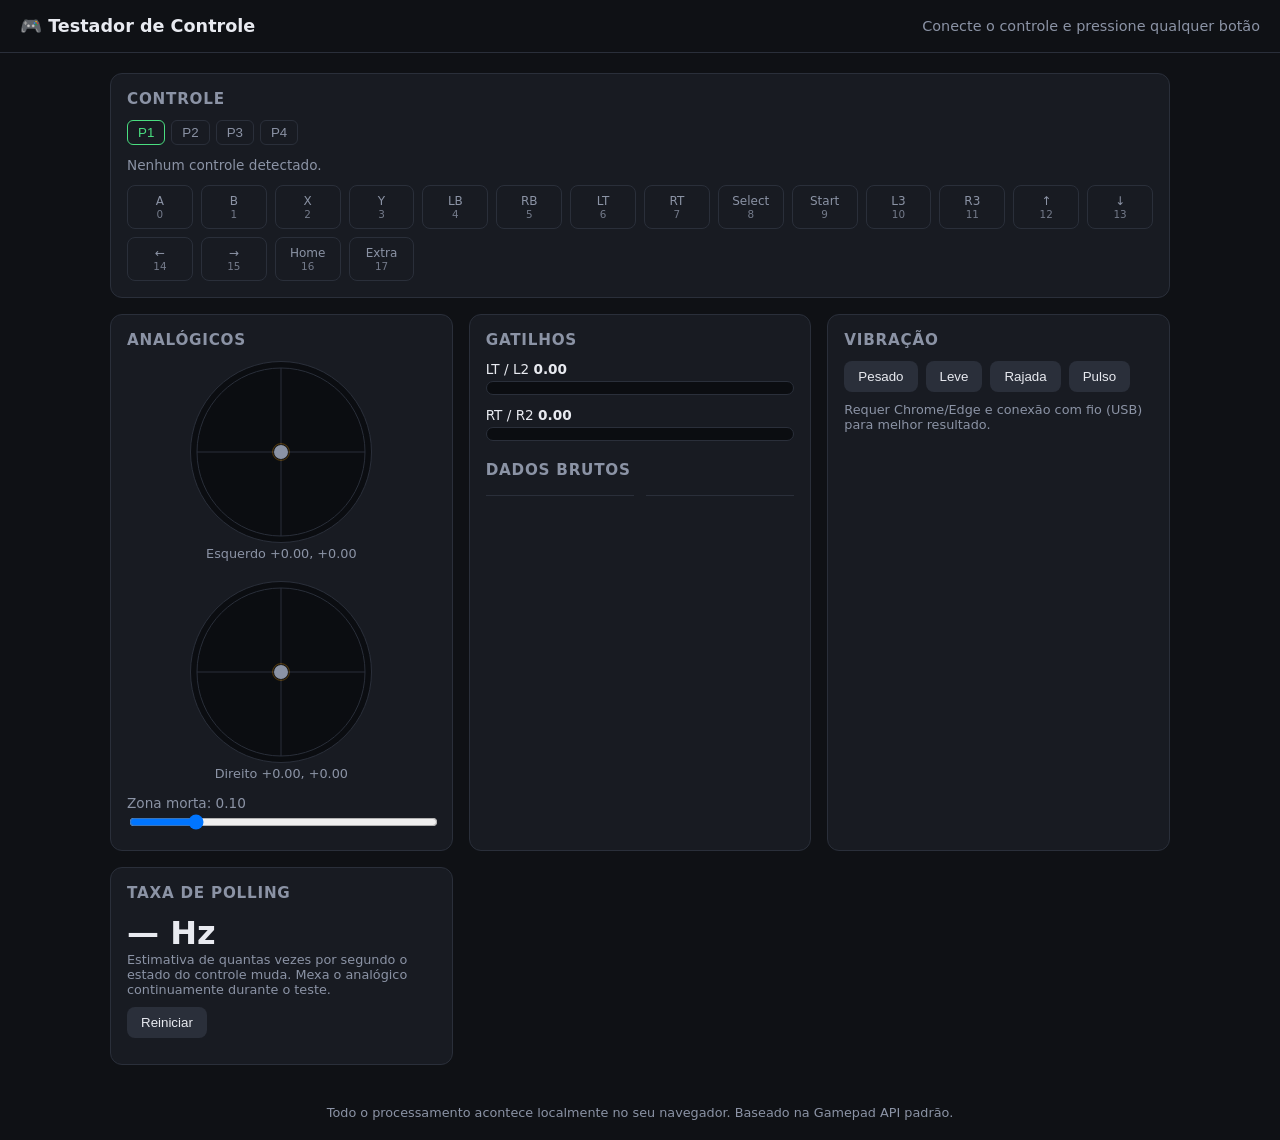
==== index.html @ 58003281 "Adiciona testador de controle online (Gamepad API) Co-Authored-By: Claude Sonnet 5.5 <noreply@anthro" ====
<!doctype html>
<html lang="pt-BR">
<head>
<meta charset="utf-8">
<meta name="viewport" content="width=device-width, initial-scale=1">
<title>Testador de Controle Online</title>
<meta name="description" content="Teste botões, analógicos, gatilhos, vibração e taxa de polling do seu controle direto no navegador, usando a Gamepad API.">
<style>
  :root{--bg:#0f1115;--card:#181b22;--line:#2a2f3a;--txt:#e8eaf0;--mut:#8b93a5;--acc:#4ade80;--warn:#f59e0b;--bad:#ef4444}
  *{box-sizing:border-box}
  body{margin:0;font-family:system-ui,-apple-system,Segoe UI,Roboto,sans-serif;background:var(--bg);color:var(--txt)}
  header{padding:16px 20px;border-bottom:1px solid var(--line);display:flex;justify-content:space-between;align-items:center;flex-wrap:wrap;gap:8px}
  header h1{font-size:1.1rem;margin:0}
  main{max-width:1100px;margin:0 auto;padding:20px;display:grid;gap:16px;grid-template-columns:repeat(auto-fit,minmax(320px,1fr))}
  .card{background:var(--card);border:1px solid var(--line);border-radius:12px;padding:16px}
  .card h2{font-size:.95rem;margin:0 0 12px;color:var(--mut);text-transform:uppercase;letter-spacing:.05em}
  .wide{grid-column:1/-1}
  #status{font-size:.9rem;color:var(--mut)}
  #status.on{color:var(--acc)}
  .slots{display:flex;gap:6px;margin-bottom:12px}
  .slot{padding:4px 10px;border-radius:6px;border:1px solid var(--line);background:none;color:var(--mut);cursor:pointer}
  .slot.active{border-color:var(--acc);color:var(--acc)}
  .slot.has{color:var(--txt)}
  .btns{display:grid;grid-template-columns:repeat(auto-fill,minmax(64px,1fr));gap:8px}
  .btn{border:1px solid var(--line);border-radius:8px;padding:8px 4px;text-align:center;font-size:.75rem;color:var(--mut);transition:background .05s}
  .btn.on{background:var(--acc);color:#000;border-color:var(--acc);font-weight:600}
  .btn small{display:block;font-size:.65rem;opacity:.8}
  .sticks{display:flex;gap:20px;flex-wrap:wrap;justify-content:center}
  .stick{text-align:center;font-size:.8rem;color:var(--mut)}
  canvas{background:#0b0d11;border:1px solid var(--line);border-radius:50%}
  .trig{margin-bottom:12px;font-size:.85rem}
  .bar{height:14px;background:#0b0d11;border:1px solid var(--line);border-radius:7px;overflow:hidden;margin-top:4px}
  .bar>i{display:block;height:100%;width:0;background:var(--acc)}
  .raw{display:grid;grid-template-columns:1fr 1fr;gap:12px;font-family:ui-monospace,Menlo,monospace;font-size:.8rem}
  .raw div{display:flex;justify-content:space-between;border-bottom:1px solid var(--line);padding:2px 0}
  .row{display:flex;gap:8px;flex-wrap:wrap;margin-bottom:10px}
  button.act{background:var(--line);color:var(--txt);border:0;border-radius:8px;padding:8px 14px;cursor:pointer}
  button.act:hover{background:#3a4150}
  label{font-size:.85rem;color:var(--mut)}
  .big{font-size:2rem;font-weight:700}
  .good{color:var(--acc)}.warn{color:var(--warn)}.bad{color:var(--bad)}
  footer{text-align:center;color:var(--mut);font-size:.8rem;padding:20px}
</style>
</head>
<body>
<header>
  <h1>🎮 Testador de Controle</h1>
  <span id="status">Conecte o controle e pressione qualquer botão</span>
</header>

<main>
  <section class="card wide">
    <h2>Controle</h2>
    <div class="slots" id="slots"></div>
    <div id="info" style="color:var(--mut);font-size:.85rem;margin-bottom:12px">Nenhum controle detectado.</div>
    <div class="btns" id="btns"></div>
  </section>

  <section class="card">
    <h2>Analógicos</h2>
    <div class="sticks">
      <div class="stick"><canvas id="cL" width="180" height="180"></canvas><div>Esquerdo <span id="tL">+0.00, +0.00</span></div><div id="eL"></div></div>
      <div class="stick"><canvas id="cR" width="180" height="180"></canvas><div>Direito <span id="tR">+0.00, +0.00</span></div><div id="eR"></div></div>
    </div>
    <div style="margin-top:12px">
      <label>Zona morta: <span id="dzv">0.10</span>
        <input type="range" id="dz" min="0" max="0.5" step="0.01" value="0.10" style="width:100%">
      </label>
    </div>
  </section>

  <section class="card">
    <h2>Gatilhos</h2>
    <div class="trig">LT / L2 <b id="vLT">0.00</b><div class="bar"><i id="bLT"></i></div></div>
    <div class="trig">RT / R2 <b id="vRT">0.00</b><div class="bar"><i id="bRT"></i></div></div>
    <h2 style="margin-top:20px">Dados brutos</h2>
    <div class="raw"><div id="axes"></div><div id="rbtns"></div></div>
  </section>

  <section class="card">
    <h2>Vibração</h2>
    <div class="row">
      <button class="act" data-v="heavy">Pesado</button>
      <button class="act" data-v="light">Leve</button>
      <button class="act" data-v="burst">Rajada</button>
      <button class="act" data-v="pulse">Pulso</button>
    </div>
    <div id="vibnote" style="color:var(--mut);font-size:.8rem">Requer Chrome/Edge e conexão com fio (USB) para melhor resultado.</div>
  </section>

  <section class="card">
    <h2>Taxa de polling</h2>
    <div class="big" id="hz">— Hz</div>
    <div style="color:var(--mut);font-size:.8rem">Estimativa de quantas vezes por segundo o estado do controle muda. Mexa o analógico continuamente durante o teste.</div>
    <div class="row" style="margin-top:10px"><button class="act" id="hzReset">Reiniciar</button></div>
  </section>
</main>
<footer>Todo o processamento acontece localmente no seu navegador. Baseado na Gamepad API padrão.</footer>

<script>
(() => {
  const $ = id => document.getElementById(id);
  const NAMES = ['A','B','X','Y','LB','RB','LT','RT','Select','Start','L3','R3','↑','↓','←','→','Home','Extra'];
  let active = 0, deadzone = 0.10;

  // botões
  const btnsEl = $('btns');
  NAMES.forEach((n,i)=>{ const d=document.createElement('div'); d.className='btn'; d.id='b'+i; d.innerHTML=n+'<small>'+i+'</small>'; btnsEl.appendChild(d); });

  $('dz').addEventListener('input', e => { deadzone=+e.target.value; $('dzv').textContent=deadzone.toFixed(2); });

  const getPads = () => Array.from(navigator.getGamepads ? navigator.getGamepads() : []);
  const fmt = v => (v>=0?'+':'')+v.toFixed(2);

  function drawStick(canvas, x, y){
    const c=canvas.getContext('2d'), w=canvas.width, r=w/2-6, cx=w/2;
    c.clearRect(0,0,w,w);
    c.strokeStyle='#2a2f3a'; c.lineWidth=1;
    c.beginPath(); c.arc(cx,cx,r,0,7); c.stroke();
    c.beginPath(); c.moveTo(cx,6); c.lineTo(cx,w-6); c.moveTo(6,cx); c.lineTo(w-6,cx); c.stroke();
    c.strokeStyle='#f59e0b55'; c.beginPath(); c.arc(cx,cx,r*deadzone,0,7); c.stroke();
    const mag=Math.hypot(x,y);
    c.fillStyle = mag<deadzone ? '#8b93a5' : '#4ade80';
    c.beginPath(); c.arc(cx+x*r, cx+y*r, 7, 0, 7); c.fill();
  }

  function stickInfo(x,y,el){
    const m=Math.hypot(x,y);
    if(m<0.02){ el.innerHTML='<span class="good">Centrado</span>'; }
    else if(m<deadzone){ el.innerHTML='<span class="warn">Drift: '+m.toFixed(3)+' (dentro da zona morta)</span>'; }
    else { el.innerHTML='Magnitude '+m.toFixed(3)+(m>1.02?' <span class="warn">(circularidade &gt;1)</span>':''); }
  }

  // polling
  let lastTs=0, changes=[];
  $('hzReset').onclick = () => { changes=[]; $('hz').textContent='— Hz'; };
  function trackPolling(pad){
    if(pad.timestamp!==lastTs){
      const now=performance.now(); changes.push(now); lastTs=pad.timestamp;
      while(changes.length && now-changes[0]>1000) changes.shift();
      if(changes.length>5) $('hz').textContent=changes.length+' Hz';
    }
  }

  function renderSlots(pads){
    const el=$('slots'); el.innerHTML='';
    for(let i=0;i<4;i++){
      const b=document.createElement('button');
      b.className='slot'+(pads[i]?' has':'')+(i===active?' active':'');
      b.textContent='P'+(i+1);
      b.onclick=()=>{active=i;};
      el.appendChild(b);
    }
  }

  let lastSig='';
  function loop(){
    const pads=getPads();
    const sig=pads.map(p=>p?p.index:'-').join(',')+active;
    if(sig!==lastSig){ renderSlots(pads); lastSig=sig; }
    const p=pads[active];
    if(p){
      $('status').textContent='Conectado'; $('status').className='on';
      $('info').textContent=p.id+' — '+p.buttons.length+' botões, '+p.axes.length+' eixos, mapeamento: '+(p.mapping||'desconhecido');
      p.buttons.forEach((b,i)=>{ const el=$('b'+i); if(el) el.classList.toggle('on', b.pressed); });
      const ax=p.axes;
      const lx=ax[0]||0, ly=ax[1]||0, rx=ax[2]||0, ry=ax[3]||0;
      drawStick($('cL'),lx,ly); drawStick($('cR'),rx,ry);
      $('tL').textContent=fmt(lx)+', '+fmt(ly); $('tR').textContent=fmt(rx)+', '+fmt(ry);
      stickInfo(lx,ly,$('eL')); stickInfo(rx,ry,$('eR'));
      const lt=p.buttons[6]?p.buttons[6].value:0, rt=p.buttons[7]?p.buttons[7].value:0;
      $('vLT').textContent=lt.toFixed(2); $('bLT').style.width=(lt*100)+'%';
      $('vRT').textContent=rt.toFixed(2); $('bRT').style.width=(rt*100)+'%';
      $('axes').innerHTML='<b>Eixos</b>'+ax.map((v,i)=>'<div><span>'+i+'</span><span>'+fmt(v)+'</span></div>').join('');
      $('rbtns').innerHTML='<b>Botões</b>'+p.buttons.map((b,i)=>'<div><span>'+i+'</span><span>'+b.value.toFixed(2)+'</span></div>').join('');
      trackPolling(p);
    } else {
      $('status').textContent='Conecte o controle e pressione qualquer botão'; $('status').className='';
      $('info').textContent='Nenhum controle detectado.';
      drawStick($('cL'),0,0); drawStick($('cR'),0,0);
    }
    requestAnimationFrame(loop);
  }

  // vibração
  const PATTERNS={
    heavy:[{duration:600,strongMagnitude:1,weakMagnitude:0}],
    light:[{duration:600,strongMagnitude:0,weakMagnitude:1}],
    burst:[0,1,2].map(()=>({duration:150,strongMagnitude:1,weakMagnitude:1})),
    pulse:[{duration:300,strongMagnitude:.5,weakMagnitude:.5}]
  };
  async function vibrate(kind){
    const p=getPads()[active];
    if(!p){ $('vibnote').textContent='Nenhum controle conectado.'; return; }
    const a=p.vibrationActuator;
    if(!a || !a.playEffect){ $('vibnote').textContent='Este navegador/controle não expõe vibração. Use Chrome ou Edge com cabo USB.'; return; }
    const seq=PATTERNS[kind];
    for(let i=0;i<seq.length;i++){
      await a.playEffect(a.type||'dual-rumble',{startDelay:0,...seq[i]});
      if(kind==='burst') await new Promise(r=>setTimeout(r,200));
    }
    if(kind==='pulse'){ for(let i=0;i<2;i++){ await new Promise(r=>setTimeout(r,200)); await a.playEffect(a.type||'dual-rumble',{startDelay:0,...seq[0]}); } }
  }
  document.querySelectorAll('[data-v]').forEach(b=>b.onclick=()=>vibrate(b.dataset.v));

  window.addEventListener('gamepadconnected',e=>{ active=e.gamepad.index<4?e.gamepad.index:0; lastSig=''; });
  window.addEventListener('gamepaddisconnected',()=>{ lastSig=''; });
  requestAnimationFrame(loop);
})();
</script>
</body>
</html>
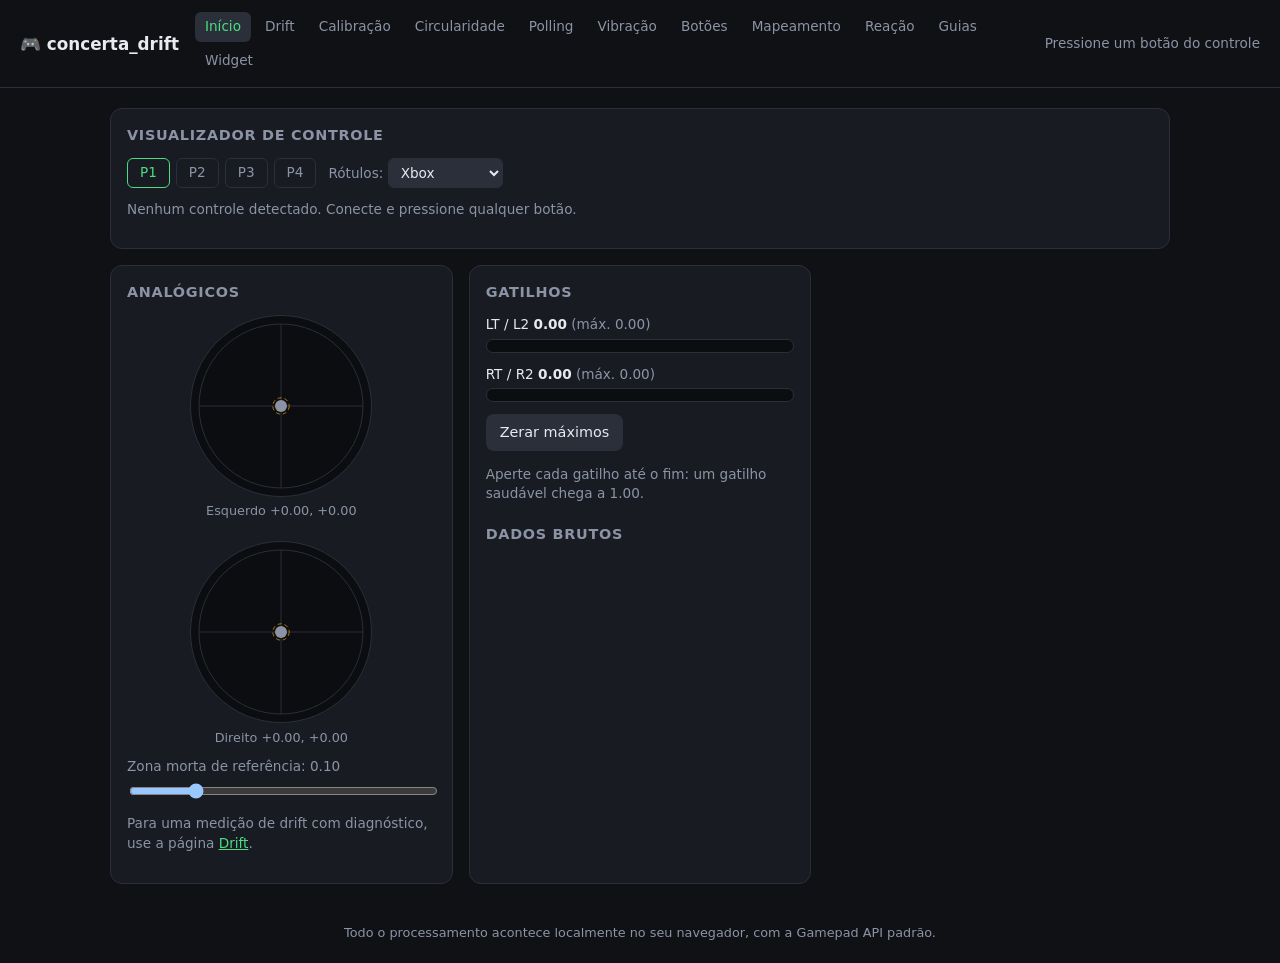
==== commit 079f10c6: "Adiciona suíte completa de testes de controle Drift, calibração por software, circularidade, taxa de" ====
--- a/index.html
+++ b/index.html
@@ -3,56 +3,22 @@
 <head>
 <meta charset="utf-8">
 <meta name="viewport" content="width=device-width, initial-scale=1">
-<title>Testador de Controle Online</title>
+<title>Testador de Controle Online — concerta_drift</title>
 <meta name="description" content="Teste botões, analógicos, gatilhos, vibração e taxa de polling do seu controle direto no navegador, usando a Gamepad API.">
-<style>
-  :root{--bg:#0f1115;--card:#181b22;--line:#2a2f3a;--txt:#e8eaf0;--mut:#8b93a5;--acc:#4ade80;--warn:#f59e0b;--bad:#ef4444}
-  *{box-sizing:border-box}
-  body{margin:0;font-family:system-ui,-apple-system,Segoe UI,Roboto,sans-serif;background:var(--bg);color:var(--txt)}
-  header{padding:16px 20px;border-bottom:1px solid var(--line);display:flex;justify-content:space-between;align-items:center;flex-wrap:wrap;gap:8px}
-  header h1{font-size:1.1rem;margin:0}
-  main{max-width:1100px;margin:0 auto;padding:20px;display:grid;gap:16px;grid-template-columns:repeat(auto-fit,minmax(320px,1fr))}
-  .card{background:var(--card);border:1px solid var(--line);border-radius:12px;padding:16px}
-  .card h2{font-size:.95rem;margin:0 0 12px;color:var(--mut);text-transform:uppercase;letter-spacing:.05em}
-  .wide{grid-column:1/-1}
-  #status{font-size:.9rem;color:var(--mut)}
-  #status.on{color:var(--acc)}
-  .slots{display:flex;gap:6px;margin-bottom:12px}
-  .slot{padding:4px 10px;border-radius:6px;border:1px solid var(--line);background:none;color:var(--mut);cursor:pointer}
-  .slot.active{border-color:var(--acc);color:var(--acc)}
-  .slot.has{color:var(--txt)}
-  .btns{display:grid;grid-template-columns:repeat(auto-fill,minmax(64px,1fr));gap:8px}
-  .btn{border:1px solid var(--line);border-radius:8px;padding:8px 4px;text-align:center;font-size:.75rem;color:var(--mut);transition:background .05s}
-  .btn.on{background:var(--acc);color:#000;border-color:var(--acc);font-weight:600}
-  .btn small{display:block;font-size:.65rem;opacity:.8}
-  .sticks{display:flex;gap:20px;flex-wrap:wrap;justify-content:center}
-  .stick{text-align:center;font-size:.8rem;color:var(--mut)}
-  canvas{background:#0b0d11;border:1px solid var(--line);border-radius:50%}
-  .trig{margin-bottom:12px;font-size:.85rem}
-  .bar{height:14px;background:#0b0d11;border:1px solid var(--line);border-radius:7px;overflow:hidden;margin-top:4px}
-  .bar>i{display:block;height:100%;width:0;background:var(--acc)}
-  .raw{display:grid;grid-template-columns:1fr 1fr;gap:12px;font-family:ui-monospace,Menlo,monospace;font-size:.8rem}
-  .raw div{display:flex;justify-content:space-between;border-bottom:1px solid var(--line);padding:2px 0}
-  .row{display:flex;gap:8px;flex-wrap:wrap;margin-bottom:10px}
-  button.act{background:var(--line);color:var(--txt);border:0;border-radius:8px;padding:8px 14px;cursor:pointer}
-  button.act:hover{background:#3a4150}
-  label{font-size:.85rem;color:var(--mut)}
-  .big{font-size:2rem;font-weight:700}
-  .good{color:var(--acc)}.warn{color:var(--warn)}.bad{color:var(--bad)}
-  footer{text-align:center;color:var(--mut);font-size:.8rem;padding:20px}
-</style>
+<link rel="stylesheet" href="assets/style.css">
 </head>
 <body>
-<header>
-  <h1>🎮 Testador de Controle</h1>
-  <span id="status">Conecte o controle e pressione qualquer botão</span>
+<header class="top">
+  <h1>🎮 concerta_drift</h1>
+  <nav id="nav"></nav>
+  <span id="status" class="status">Pressione um botão do controle</span>
 </header>
 
 <main>
   <section class="card wide">
-    <h2>Controle</h2>
-    <div class="slots" id="slots"></div>
-    <div id="info" style="color:var(--mut);font-size:.85rem;margin-bottom:12px">Nenhum controle detectado.</div>
+    <h2>Visualizador de controle</h2>
+    <div id="bar"></div>
+    <div id="info" class="note" style="margin-bottom:12px">Nenhum controle detectado. Conecte e pressione qualquer botão.</div>
     <div class="btns" id="btns"></div>
   </section>
 
@@ -62,151 +28,26 @@
       <div class="stick"><canvas id="cL" width="180" height="180"></canvas><div>Esquerdo <span id="tL">+0.00, +0.00</span></div><div id="eL"></div></div>
       <div class="stick"><canvas id="cR" width="180" height="180"></canvas><div>Direito <span id="tR">+0.00, +0.00</span></div><div id="eR"></div></div>
     </div>
-    <div style="margin-top:12px">
-      <label>Zona morta: <span id="dzv">0.10</span>
-        <input type="range" id="dz" min="0" max="0.5" step="0.01" value="0.10" style="width:100%">
-      </label>
+    <div class="field">
+      <label>Zona morta de referência: <span id="dzv">0.10</span></label>
+      <input type="range" id="dz" min="0" max="0.5" step="0.01" value="0.10">
     </div>
+    <p class="note">Para uma medição de drift com diagnóstico, use a página <a href="drift.html">Drift</a>.</p>
   </section>
 
   <section class="card">
     <h2>Gatilhos</h2>
-    <div class="trig">LT / L2 <b id="vLT">0.00</b><div class="bar"><i id="bLT"></i></div></div>
-    <div class="trig">RT / R2 <b id="vRT">0.00</b><div class="bar"><i id="bRT"></i></div></div>
+    <div class="meter">LT / L2 <b id="vLT">0.00</b> <span class="note">(máx. <span id="mLT">0.00</span>)</span><div class="bar"><i id="bLT"></i></div></div>
+    <div class="meter">RT / R2 <b id="vRT">0.00</b> <span class="note">(máx. <span id="mRT">0.00</span>)</span><div class="bar"><i id="bRT"></i></div></div>
+    <div class="row"><button class="act" id="resetMax">Zerar máximos</button></div>
+    <p class="note">Aperte cada gatilho até o fim: um gatilho saudável chega a 1.00.</p>
     <h2 style="margin-top:20px">Dados brutos</h2>
     <div class="raw"><div id="axes"></div><div id="rbtns"></div></div>
   </section>
+</main>
+<footer>Todo o processamento acontece localmente no seu navegador, com a Gamepad API padrão.</footer>
 
-  <section class="card">
-    <h2>Vibração</h2>
-    <div class="row">
-      <button class="act" data-v="heavy">Pesado</button>
-      <button class="act" data-v="light">Leve</button>
-      <button class="act" data-v="burst">Rajada</button>
-      <button class="act" data-v="pulse">Pulso</button>
-    </div>
-    <div id="vibnote" style="color:var(--mut);font-size:.8rem">Requer Chrome/Edge e conexão com fio (USB) para melhor resultado.</div>
-  </section>
-
-  <section class="card">
-    <h2>Taxa de polling</h2>
-    <div class="big" id="hz">— Hz</div>
-    <div style="color:var(--mut);font-size:.8rem">Estimativa de quantas vezes por segundo o estado do controle muda. Mexa o analógico continuamente durante o teste.</div>
-    <div class="row" style="margin-top:10px"><button class="act" id="hzReset">Reiniciar</button></div>
-  </section>
-</main>
-<footer>Todo o processamento acontece localmente no seu navegador. Baseado na Gamepad API padrão.</footer>
-
-<script>
-(() => {
-  const $ = id => document.getElementById(id);
-  const NAMES = ['A','B','X','Y','LB','RB','LT','RT','Select','Start','L3','R3','↑','↓','←','→','Home','Extra'];
-  let active = 0, deadzone = 0.10;
-
-  // botões
-  const btnsEl = $('btns');
-  NAMES.forEach((n,i)=>{ const d=document.createElement('div'); d.className='btn'; d.id='b'+i; d.innerHTML=n+'<small>'+i+'</small>'; btnsEl.appendChild(d); });
-
-  $('dz').addEventListener('input', e => { deadzone=+e.target.value; $('dzv').textContent=deadzone.toFixed(2); });
-
-  const getPads = () => Array.from(navigator.getGamepads ? navigator.getGamepads() : []);
-  const fmt = v => (v>=0?'+':'')+v.toFixed(2);
-
-  function drawStick(canvas, x, y){
-    const c=canvas.getContext('2d'), w=canvas.width, r=w/2-6, cx=w/2;
-    c.clearRect(0,0,w,w);
-    c.strokeStyle='#2a2f3a'; c.lineWidth=1;
-    c.beginPath(); c.arc(cx,cx,r,0,7); c.stroke();
-    c.beginPath(); c.moveTo(cx,6); c.lineTo(cx,w-6); c.moveTo(6,cx); c.lineTo(w-6,cx); c.stroke();
-    c.strokeStyle='#f59e0b55'; c.beginPath(); c.arc(cx,cx,r*deadzone,0,7); c.stroke();
-    const mag=Math.hypot(x,y);
-    c.fillStyle = mag<deadzone ? '#8b93a5' : '#4ade80';
-    c.beginPath(); c.arc(cx+x*r, cx+y*r, 7, 0, 7); c.fill();
-  }
-
-  function stickInfo(x,y,el){
-    const m=Math.hypot(x,y);
-    if(m<0.02){ el.innerHTML='<span class="good">Centrado</span>'; }
-    else if(m<deadzone){ el.innerHTML='<span class="warn">Drift: '+m.toFixed(3)+' (dentro da zona morta)</span>'; }
-    else { el.innerHTML='Magnitude '+m.toFixed(3)+(m>1.02?' <span class="warn">(circularidade &gt;1)</span>':''); }
-  }
-
-  // polling
-  let lastTs=0, changes=[];
-  $('hzReset').onclick = () => { changes=[]; $('hz').textContent='— Hz'; };
-  function trackPolling(pad){
-    if(pad.timestamp!==lastTs){
-      const now=performance.now(); changes.push(now); lastTs=pad.timestamp;
-      while(changes.length && now-changes[0]>1000) changes.shift();
-      if(changes.length>5) $('hz').textContent=changes.length+' Hz';
-    }
-  }
-
-  function renderSlots(pads){
-    const el=$('slots'); el.innerHTML='';
-    for(let i=0;i<4;i++){
-      const b=document.createElement('button');
-      b.className='slot'+(pads[i]?' has':'')+(i===active?' active':'');
-      b.textContent='P'+(i+1);
-      b.onclick=()=>{active=i;};
-      el.appendChild(b);
-    }
-  }
-
-  let lastSig='';
-  function loop(){
-    const pads=getPads();
-    const sig=pads.map(p=>p?p.index:'-').join(',')+active;
-    if(sig!==lastSig){ renderSlots(pads); lastSig=sig; }
-    const p=pads[active];
-    if(p){
-      $('status').textContent='Conectado'; $('status').className='on';
-      $('info').textContent=p.id+' — '+p.buttons.length+' botões, '+p.axes.length+' eixos, mapeamento: '+(p.mapping||'desconhecido');
-      p.buttons.forEach((b,i)=>{ const el=$('b'+i); if(el) el.classList.toggle('on', b.pressed); });
-      const ax=p.axes;
-      const lx=ax[0]||0, ly=ax[1]||0, rx=ax[2]||0, ry=ax[3]||0;
-      drawStick($('cL'),lx,ly); drawStick($('cR'),rx,ry);
-      $('tL').textContent=fmt(lx)+', '+fmt(ly); $('tR').textContent=fmt(rx)+', '+fmt(ry);
-      stickInfo(lx,ly,$('eL')); stickInfo(rx,ry,$('eR'));
-      const lt=p.buttons[6]?p.buttons[6].value:0, rt=p.buttons[7]?p.buttons[7].value:0;
-      $('vLT').textContent=lt.toFixed(2); $('bLT').style.width=(lt*100)+'%';
-      $('vRT').textContent=rt.toFixed(2); $('bRT').style.width=(rt*100)+'%';
-      $('axes').innerHTML='<b>Eixos</b>'+ax.map((v,i)=>'<div><span>'+i+'</span><span>'+fmt(v)+'</span></div>').join('');
-      $('rbtns').innerHTML='<b>Botões</b>'+p.buttons.map((b,i)=>'<div><span>'+i+'</span><span>'+b.value.toFixed(2)+'</span></div>').join('');
-      trackPolling(p);
-    } else {
-      $('status').textContent='Conecte o controle e pressione qualquer botão'; $('status').className='';
-      $('info').textContent='Nenhum controle detectado.';
-      drawStick($('cL'),0,0); drawStick($('cR'),0,0);
-    }
-    requestAnimationFrame(loop);
-  }
-
-  // vibração
-  const PATTERNS={
-    heavy:[{duration:600,strongMagnitude:1,weakMagnitude:0}],
-    light:[{duration:600,strongMagnitude:0,weakMagnitude:1}],
-    burst:[0,1,2].map(()=>({duration:150,strongMagnitude:1,weakMagnitude:1})),
-    pulse:[{duration:300,strongMagnitude:.5,weakMagnitude:.5}]
-  };
-  async function vibrate(kind){
-    const p=getPads()[active];
-    if(!p){ $('vibnote').textContent='Nenhum controle conectado.'; return; }
-    const a=p.vibrationActuator;
-    if(!a || !a.playEffect){ $('vibnote').textContent='Este navegador/controle não expõe vibração. Use Chrome ou Edge com cabo USB.'; return; }
-    const seq=PATTERNS[kind];
-    for(let i=0;i<seq.length;i++){
-      await a.playEffect(a.type||'dual-rumble',{startDelay:0,...seq[i]});
-      if(kind==='burst') await new Promise(r=>setTimeout(r,200));
-    }
-    if(kind==='pulse'){ for(let i=0;i<2;i++){ await new Promise(r=>setTimeout(r,200)); await a.playEffect(a.type||'dual-rumble',{startDelay:0,...seq[0]}); } }
-  }
-  document.querySelectorAll('[data-v]').forEach(b=>b.onclick=()=>vibrate(b.dataset.v));
-
-  window.addEventListener('gamepadconnected',e=>{ active=e.gamepad.index<4?e.gamepad.index:0; lastSig=''; });
-  window.addEventListener('gamepaddisconnected',()=>{ lastSig=''; });
-  requestAnimationFrame(loop);
-})();
-</script>
+<script src="assets/common.js"></script>
+<script src="assets/index.js"></script>
 </body>
 </html>
--- a/assets/style.css
+++ b/assets/style.css
@@ -0,0 +1,78 @@
+:root{--bg:#0f1115;--card:#181b22;--line:#2a2f3a;--txt:#e8eaf0;--mut:#8b93a5;--acc:#4ade80;--warn:#f59e0b;--bad:#ef4444;--btn:#2a2f3a;--btnh:#3a4150;--cv:#0b0d11}
+[data-theme="light"]{--bg:#f4f6fa;--card:#ffffff;--line:#d9dde6;--txt:#1b1f2a;--mut:#5b6476;--acc:#16a34a;--warn:#d97706;--bad:#dc2626;--btn:#e6e9f0;--btnh:#d5dae5;--cv:#eef0f5;color-scheme:light}
+*{box-sizing:border-box}
+html{color-scheme:dark}
+body{margin:0;font-family:system-ui,-apple-system,"Segoe UI",Roboto,sans-serif;background:var(--bg);color:var(--txt);line-height:1.45}
+a{color:var(--acc)}
+
+.top{padding:12px 20px;border-bottom:1px solid var(--line);display:flex;align-items:center;flex-wrap:wrap;gap:8px 16px}
+.top h1{font-size:1.05rem;margin:0;white-space:nowrap}
+nav{display:flex;flex-wrap:wrap;gap:4px;flex:1}
+nav a{color:var(--mut);text-decoration:none;padding:5px 10px;border-radius:6px;font-size:.85rem}
+nav a:hover{background:var(--btn);color:var(--txt)}
+nav a.on{background:var(--btn);color:var(--acc)}
+.status{font-size:.85rem;color:var(--mut)}
+.status.on{color:var(--acc)}
+
+main{max-width:1100px;margin:0 auto;padding:20px;display:grid;gap:16px;grid-template-columns:repeat(auto-fit,minmax(320px,1fr))}
+.card{background:var(--card);border:1px solid var(--line);border-radius:12px;padding:16px;min-width:0}
+.card h2{font-size:.9rem;margin:0 0 12px;color:var(--mut);text-transform:uppercase;letter-spacing:.05em}
+.card h3{font-size:1rem;margin:18px 0 6px}
+.wide{grid-column:1/-1}
+.note{color:var(--mut);font-size:.85rem}
+.note.warn{color:var(--warn)}
+
+.barrow{display:flex;gap:12px;align-items:center;flex-wrap:wrap;margin-bottom:12px}
+.slots{display:flex;gap:6px;flex-wrap:wrap}
+.slot{padding:4px 12px;border-radius:6px;border:1px solid var(--line);background:none;color:var(--mut);cursor:pointer;font:inherit;font-size:.85rem}
+.slot.has{color:var(--txt)}
+.slot.active{border-color:var(--acc);color:var(--acc)}
+select,input[type=number]{background:var(--btn);color:var(--txt);border:1px solid var(--line);border-radius:6px;padding:5px 8px;font:inherit;font-size:.85rem}
+button.act{background:var(--btn);color:var(--txt);border:0;border-radius:8px;padding:8px 14px;cursor:pointer;font:inherit;font-size:.9rem}
+button.act:hover{background:var(--btnh)}
+button.act.primary{background:var(--acc);color:#04210f;font-weight:600}
+button.act:disabled{opacity:.5;cursor:not-allowed}
+.row{display:flex;gap:8px;flex-wrap:wrap;margin:8px 0;align-items:center}
+input[type=range]{width:100%}
+.field{display:grid;gap:4px;margin:10px 0}
+.field label{font-size:.85rem;color:var(--mut)}
+
+.btns{display:grid;grid-template-columns:repeat(auto-fill,minmax(64px,1fr));gap:8px}
+.btn{border:1px solid var(--line);border-radius:8px;padding:8px 4px;text-align:center;font-size:.75rem;color:var(--mut);transition:background .05s}
+.btn.on{background:var(--acc);color:#04210f;border-color:var(--acc);font-weight:600}
+.btn small{display:block;font-size:.65rem;opacity:.8}
+
+canvas{background:var(--cv);border:1px solid var(--line);border-radius:50%;max-width:100%;height:auto}
+canvas.sq{border-radius:8px;width:100%}
+.sticks{display:flex;gap:20px;flex-wrap:wrap;justify-content:center}
+.stick{text-align:center;font-size:.8rem;color:var(--mut)}
+
+.meter{margin-bottom:12px;font-size:.85rem}
+.bar,.progress{height:14px;background:var(--cv);border:1px solid var(--line);border-radius:7px;overflow:hidden;margin-top:4px}
+.progress{height:8px;border-radius:4px}
+.bar>i,.progress>i{display:block;height:100%;width:0;background:var(--acc)}
+
+table.t{width:100%;border-collapse:collapse;font-size:.85rem}
+.t th,.t td{padding:6px 8px;border-bottom:1px solid var(--line);text-align:left}
+.t th{color:var(--mut);font-weight:600}
+.t td.num{font-family:ui-monospace,Menlo,monospace}
+.badge{display:inline-block;padding:2px 8px;border-radius:999px;font-size:.78rem;font-weight:600;border:1px solid currentColor}
+.good{color:var(--acc)}.warn{color:var(--warn)}.bad{color:var(--bad)}
+
+.big{font-size:2.2rem;font-weight:700}
+pre.code{background:var(--cv);border:1px solid var(--line);border-radius:8px;padding:10px;overflow:auto;font-size:.78rem;max-height:280px;white-space:pre-wrap;word-break:break-word;margin:8px 0}
+.raw{display:grid;grid-template-columns:1fr 1fr;gap:12px;font-family:ui-monospace,Menlo,monospace;font-size:.8rem}
+.raw div div{display:flex;justify-content:space-between;border-bottom:1px solid var(--line);padding:2px 0}
+
+.box{display:flex;align-items:center;justify-content:center;text-align:center;min-height:200px;border-radius:12px;font-size:1.3rem;font-weight:700;background:var(--cv);border:1px solid var(--line);padding:16px}
+.box.wait{background:#7f1d1d;color:#fff}
+.box.go{background:#16a34a;color:#fff}
+
+.prose p,.prose li{font-size:.92rem}
+.prose ul{padding-left:20px;margin:6px 0}
+details{border-top:1px solid var(--line);padding:8px 0}
+summary{cursor:pointer;font-weight:600}
+iframe.prev{width:100%;height:380px;border:1px solid var(--line);border-radius:8px;background:var(--bg)}
+
+footer{text-align:center;color:var(--mut);font-size:.8rem;padding:20px}
+[hidden]{display:none!important}
